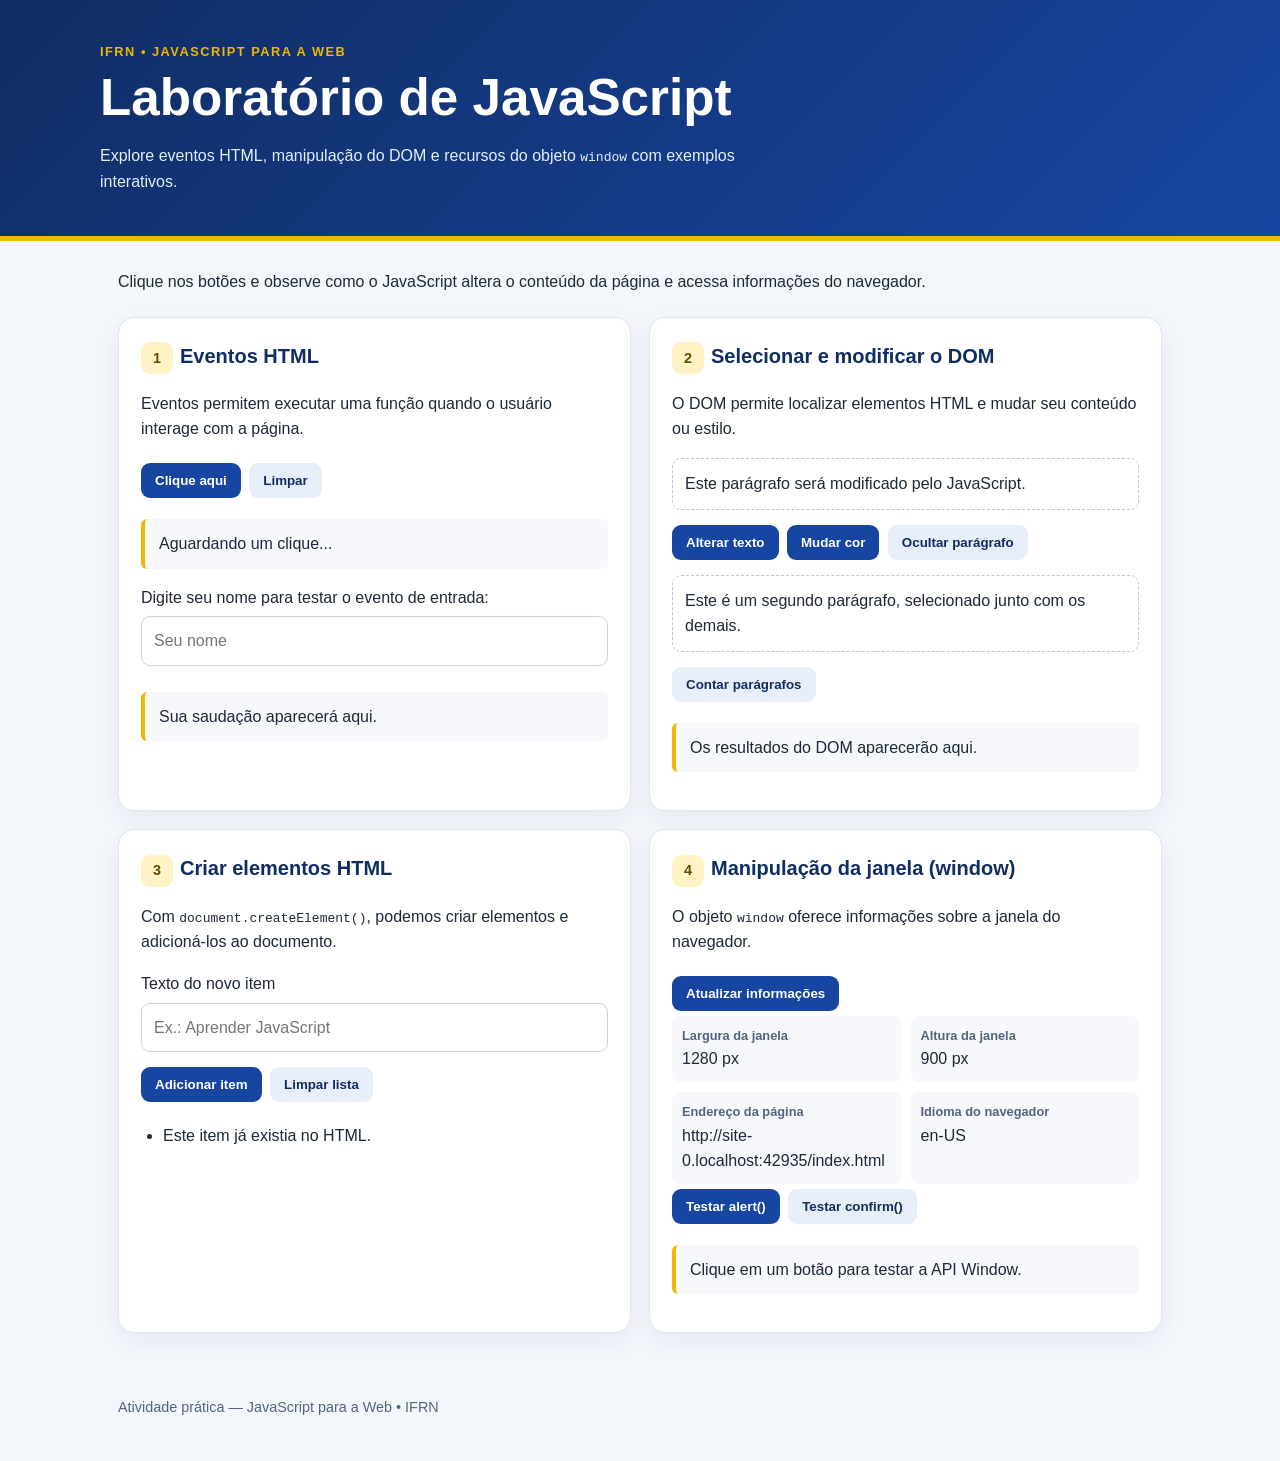
==== index.html @ 80a947e7 "Add files via upload" ====
<!DOCTYPE html>
<html lang="pt-BR">

<head>
  <meta charset="UTF-8">
  <meta name="viewport" content="width=device-width, initial-scale=1.0">
  <title>Laboratório JavaScript | IFRN</title>
  <link rel="stylesheet" href="style.css">
</head>

<body>
  <header>
    <div class="cabecalho">
      <div class="etiqueta">IFRN • JavaScript para a Web</div>
      <h1>Laboratório de JavaScript</h1>
      <p>Explore eventos HTML, manipulação do DOM e recursos do objeto <code>window</code> com exemplos interativos.</p>
    </div>
  </header>

  <main>
    <p class="intro">Clique nos botões e observe como o JavaScript altera o conteúdo da página e acessa informações do
      navegador.</p>
    <div class="grade">
      <section class="card">
        <h2><span class="numero">1</span>Eventos HTML</h2>
        <p>Eventos permitem executar uma função quando o usuário interage com a página.</p>
        <button id="botaoClique">Clique aqui</button>
        <button id="botaoLimparEvento" class="secundario">Limpar</button>
        <p id="resultadoEvento" class="resultado" aria-live="polite">Aguardando um clique...</p>
        <label for="campoNome">Digite seu nome para testar o evento de entrada:</label>
        <input id="campoNome" type="text" placeholder="Seu nome">
        <p id="saudacao" class="resultado" aria-live="polite">Sua saudação aparecerá aqui.</p>
      </section>

      <section class="card">
        <h2><span class="numero">2</span>Selecionar e modificar o DOM</h2>
        <p>O DOM permite localizar elementos HTML e mudar seu conteúdo ou estilo.</p>
        <p id="paragrafoDemo" class="amostra">Este parágrafo será modificado pelo JavaScript.</p>
        <button id="botaoTexto">Alterar texto</button>
        <button id="botaoCor">Mudar cor</button>
        <button id="botaoVisibilidade" class="secundario">Ocultar parágrafo</button>
        <p id="paragrafoExtra" class="amostra">Este é um segundo parágrafo, selecionado junto com os demais.</p>
        <button id="botaoContar" class="secundario">Contar parágrafos</button>
        <p id="resultadoDom" class="resultado" aria-live="polite">Os resultados do DOM aparecerão aqui.</p>
      </section>

      <section class="card">
        <h2><span class="numero">3</span>Criar elementos HTML</h2>
        <p>Com <code>document.createElement()</code>, podemos criar elementos e adicioná-los ao documento.</p>
        <label for="campoItem">Texto do novo item</label>
        <input id="campoItem" type="text" placeholder="Ex.: Aprender JavaScript">
        <button id="botaoAdicionar">Adicionar item</button>
        <button id="botaoLimparLista" class="secundario">Limpar lista</button>
        <ul id="listaItens" class="lista-criada">
          <li>Este item já existia no HTML.</li>
        </ul>
      </section>

      <section class="card">
        <h2><span class="numero">4</span>Manipulação da janela (window)</h2>
        <p>O objeto <code>window</code> oferece informações sobre a janela do navegador.</p>
        <button id="botaoInformacoes">Atualizar informações</button>
        <div class="painel-janela" aria-live="polite">
          <div><strong>Largura da janela</strong><span id="largura">—</span></div>
          <div><strong>Altura da janela</strong><span id="altura">—</span></div>
          <div><strong>Endereço da página</strong><span id="endereco">—</span></div>
          <div><strong>Idioma do navegador</strong><span id="idioma">—</span></div>
        </div>
        <button id="botaoAlerta">Testar alert()</button>
        <button id="botaoConfirmar" class="secundario">Testar confirm()</button>
        <p id="resultadoJanela" class="resultado" aria-live="polite">Clique em um botão para testar a API Window.</p>
      </section>
    </div>
  </main>

  <footer>
    <p>Atividade prática — JavaScript para a Web • IFRN</p>
  </footer>

  <script src="script.js"></script>
</body>

</html>
---- style.css ----
:root {
        --azul: #1746a2;
        --azul-escuro: #102d63;
        --dourado: #f2b705;
        --fundo: #f3f6fb;
        --texto: #1d2939;
    }

    * {
        box-sizing: border-box;
    }

    body {
        margin: 0;
        font-family: Arial, Helvetica, sans-serif;
        background: var(--fundo);
        color: var(--texto);
        line-height: 1.6;
    }

    header {
        background: linear-gradient(135deg, var(--azul-escuro), var(--azul));
        color: white;
        padding: 42px 20px;
        border-bottom: 5px solid var(--dourado);
    }

    .cabecalho,
    main,
    footer {
        max-width: 1080px;
        margin: auto;
    }

    .etiqueta {
        color: var(--dourado);
        font-weight: bold;
        text-transform: uppercase;
        letter-spacing: 1.5px;
        font-size: .8rem;
    }

    h1 {
        margin: 8px 0;
        font-size: clamp(2rem, 5vw, 3.2rem);
        line-height: 1.1;
    }

    header p {
        max-width: 700px;
        margin-bottom: 0;
        color: #e6edff;
    }

    main {
        padding: 28px 18px 48px;
    }

    .intro {
        margin: 0 0 22px;
    }

    .grade {
        display: grid;
        grid-template-columns: repeat(2, minmax(0, 1fr));
        gap: 18px;
    }

    .card {
        background: white;
        padding: 22px;
        border-radius: 16px;
        border: 1px solid #dfe6f0;
        box-shadow: 0 8px 24px rgba(16, 45, 99, .06);
    }

    .card h2 {
        margin-top: 0;
        color: var(--azul-escuro);
        font-size: 1.25rem;
    }

    .numero {
        display: inline-grid;
        place-items: center;
        width: 32px;
        height: 32px;
        margin-right: 7px;
        background: #fff2c5;
        color: #654800;
        border-radius: 9px;
        font-size: .9rem;
    }

    button {
        background: var(--azul);
        color: white;
        border: 0;
        border-radius: 9px;
        padding: 10px 14px;
        font-weight: bold;
        cursor: pointer;
        margin: 5px 4px 5px 0;
        transition: transform .15s, background .15s;
    }

    button:hover {
        background: var(--azul-escuro);
        transform: translateY(-1px);
    }

    button.secundario {
        background: #e8eef9;
        color: var(--azul-escuro);
    }

    input,
    select {
        width: 100%;
        max-width: 100%;
        padding: 11px 12px;
        border: 1px solid #cbd5e1;
        border-radius: 9px;
        font: inherit;
        margin: 6px 0 10px;
    }

    .resultado {
        background: #f6f8fc;
        border-left: 4px solid var(--dourado);
        padding: 12px 14px;
        border-radius: 6px;
        min-height: 48px;
        overflow-wrap: anywhere;
    }

    .amostra {
        padding: 12px;
        border: 1px dashed #b8c6dc;
        border-radius: 9px;
        margin: 10px 0;
    }

    .lista-criada {
        padding-left: 22px;
    }

    .lista-criada li {
        margin: 4px 0;
    }

    .destaque {
        background: #fff2c5;
        padding: 3px 6px;
        border-radius: 4px;
    }

    .painel-janela {
        display: grid;
        grid-template-columns: repeat(2, minmax(0, 1fr));
        gap: 10px;
    }

    .painel-janela div {
        background: #f6f8fc;
        padding: 10px;
        border-radius: 8px;
    }

    .painel-janela strong {
        display: block;
        font-size: .8rem;
        color: #53647d;
    }

    footer {
        padding: 0 18px 28px;
        color: #53647d;
        font-size: .9rem;
    }

    @media (max-width: 700px) {

        .grade,
        .painel-janela {
            grid-template-columns: 1fr;
        }

        header {
            padding: 32px 18px;
        }

        .card {
            padding: 18px;
        }
    }
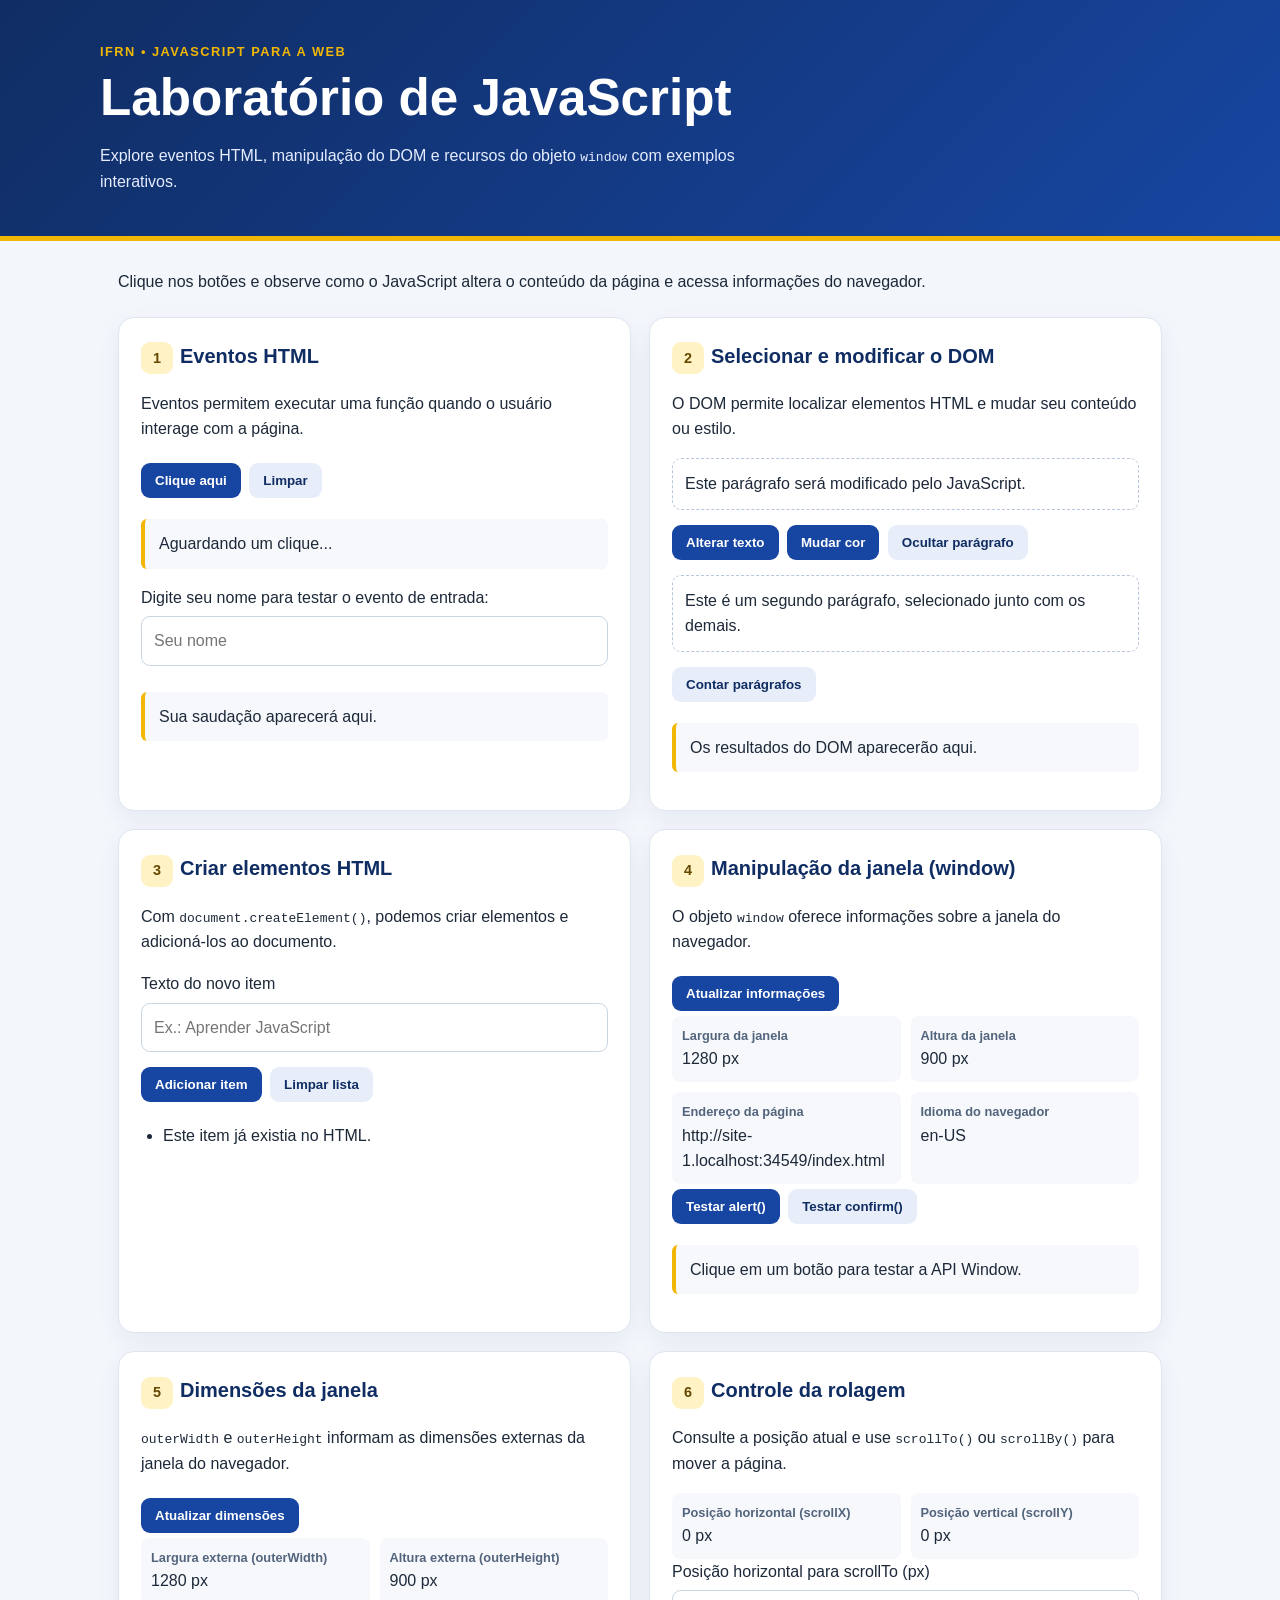
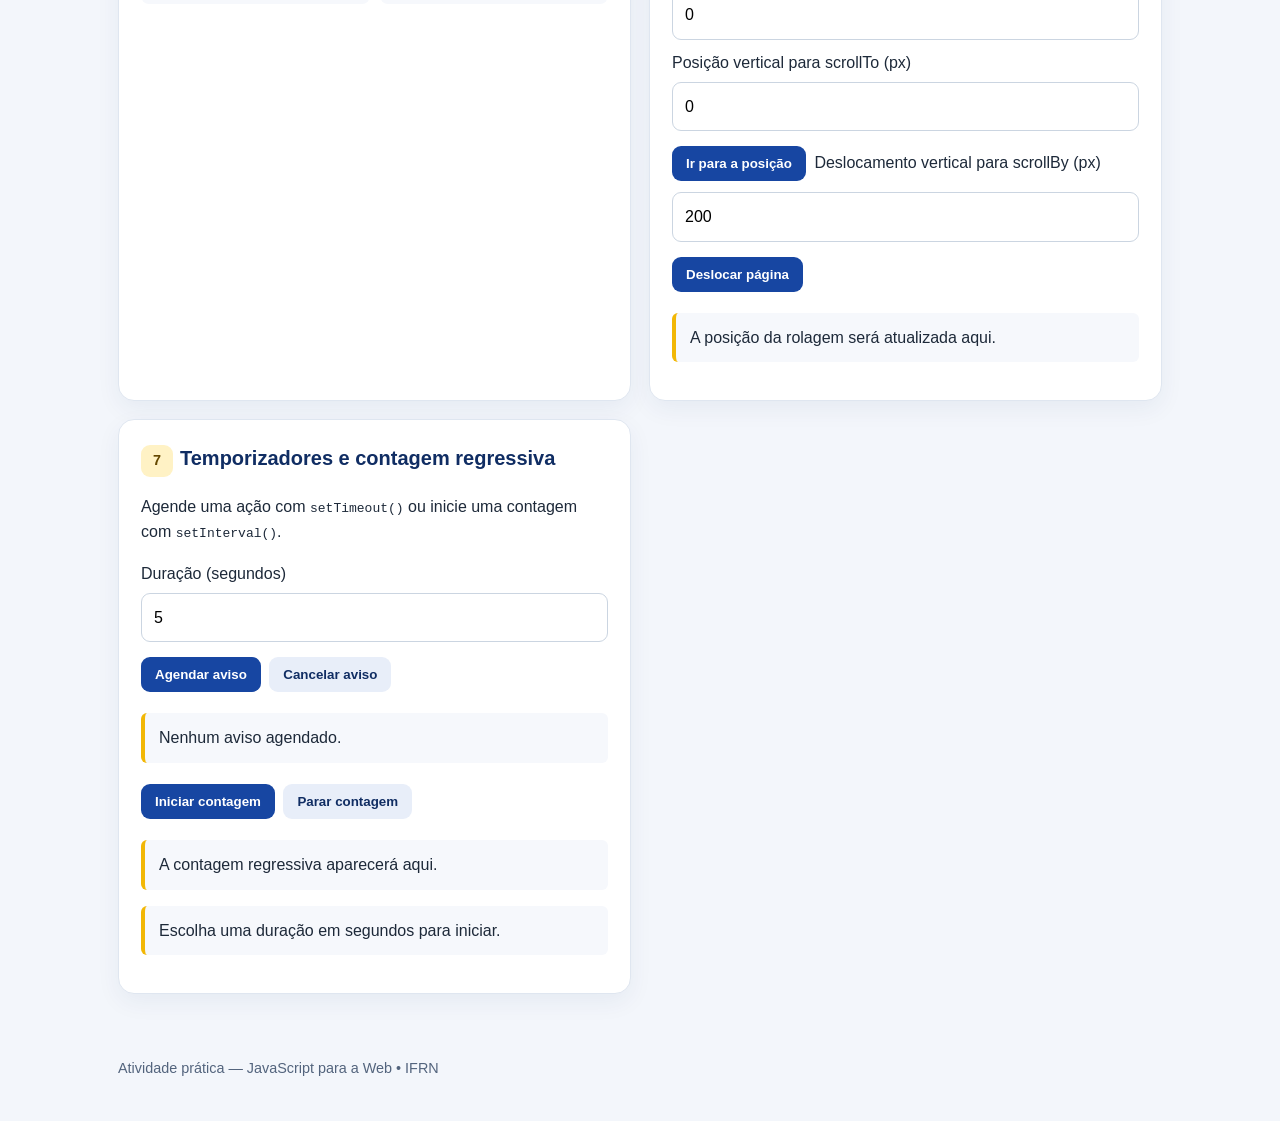
==== commit f437ad78: "Add window dimensions scrolling and timers Co-authored-by: Copilot <223556219+Copilot@users.noreply." ====
--- a/index.html
+++ b/index.html
@@ -70,6 +70,48 @@
         <button id="botaoConfirmar" class="secundario">Testar confirm()</button>
         <p id="resultadoJanela" class="resultado" aria-live="polite">Clique em um botão para testar a API Window.</p>
       </section>
+
+      <section class="card">
+        <h2><span class="numero">5</span>Dimensões da janela</h2>
+        <p><code>outerWidth</code> e <code>outerHeight</code> informam as dimensões externas da janela do navegador.</p>
+        <button id="botaoDimensoes">Atualizar dimensões</button>
+        <div class="painel-janela" aria-live="polite">
+          <div><strong>Largura externa (outerWidth)</strong><span id="larguraExterna">—</span></div>
+          <div><strong>Altura externa (outerHeight)</strong><span id="alturaExterna">—</span></div>
+        </div>
+      </section>
+
+      <section class="card">
+        <h2><span class="numero">6</span>Controle da rolagem</h2>
+        <p>Consulte a posição atual e use <code>scrollTo()</code> ou <code>scrollBy()</code> para mover a página.</p>
+        <div class="painel-janela" aria-live="polite">
+          <div><strong>Posição horizontal (scrollX)</strong><span id="posicaoX">0 px</span></div>
+          <div><strong>Posição vertical (scrollY)</strong><span id="posicaoY">0 px</span></div>
+        </div>
+        <label for="destinoX">Posição horizontal para scrollTo (px)</label>
+        <input id="destinoX" type="number" step="1" value="0">
+        <label for="destinoY">Posição vertical para scrollTo (px)</label>
+        <input id="destinoY" type="number" step="1" value="0">
+        <button id="botaoScrollTo">Ir para a posição</button>
+        <label for="deslocamentoY">Deslocamento vertical para scrollBy (px)</label>
+        <input id="deslocamentoY" type="number" step="1" value="200">
+        <button id="botaoScrollBy">Deslocar página</button>
+        <p id="resultadoRolagem" class="resultado" aria-live="polite">A posição da rolagem será atualizada aqui.</p>
+      </section>
+
+      <section class="card">
+        <h2><span class="numero">7</span>Temporizadores e contagem regressiva</h2>
+        <p>Agende uma ação com <code>setTimeout()</code> ou inicie uma contagem com <code>setInterval()</code>.</p>
+        <label for="duracaoTemporizador">Duração (segundos)</label>
+        <input id="duracaoTemporizador" type="number" min="1" step="1" value="5">
+        <button id="botaoAgendar">Agendar aviso</button>
+        <button id="botaoCancelarAviso" class="secundario" disabled>Cancelar aviso</button>
+        <p id="resultadoAviso" class="resultado" aria-live="polite">Nenhum aviso agendado.</p>
+        <button id="botaoIniciarContagem">Iniciar contagem</button>
+        <button id="botaoPararContagem" class="secundario" disabled>Parar contagem</button>
+        <p id="resultadoContagem" class="resultado" aria-live="polite">A contagem regressiva aparecerá aqui.</p>
+        <p id="resultadoTemporizador" class="resultado" aria-live="polite">Escolha uma duração em segundos para iniciar.</p>
+      </section>
     </div>
   </main>
 
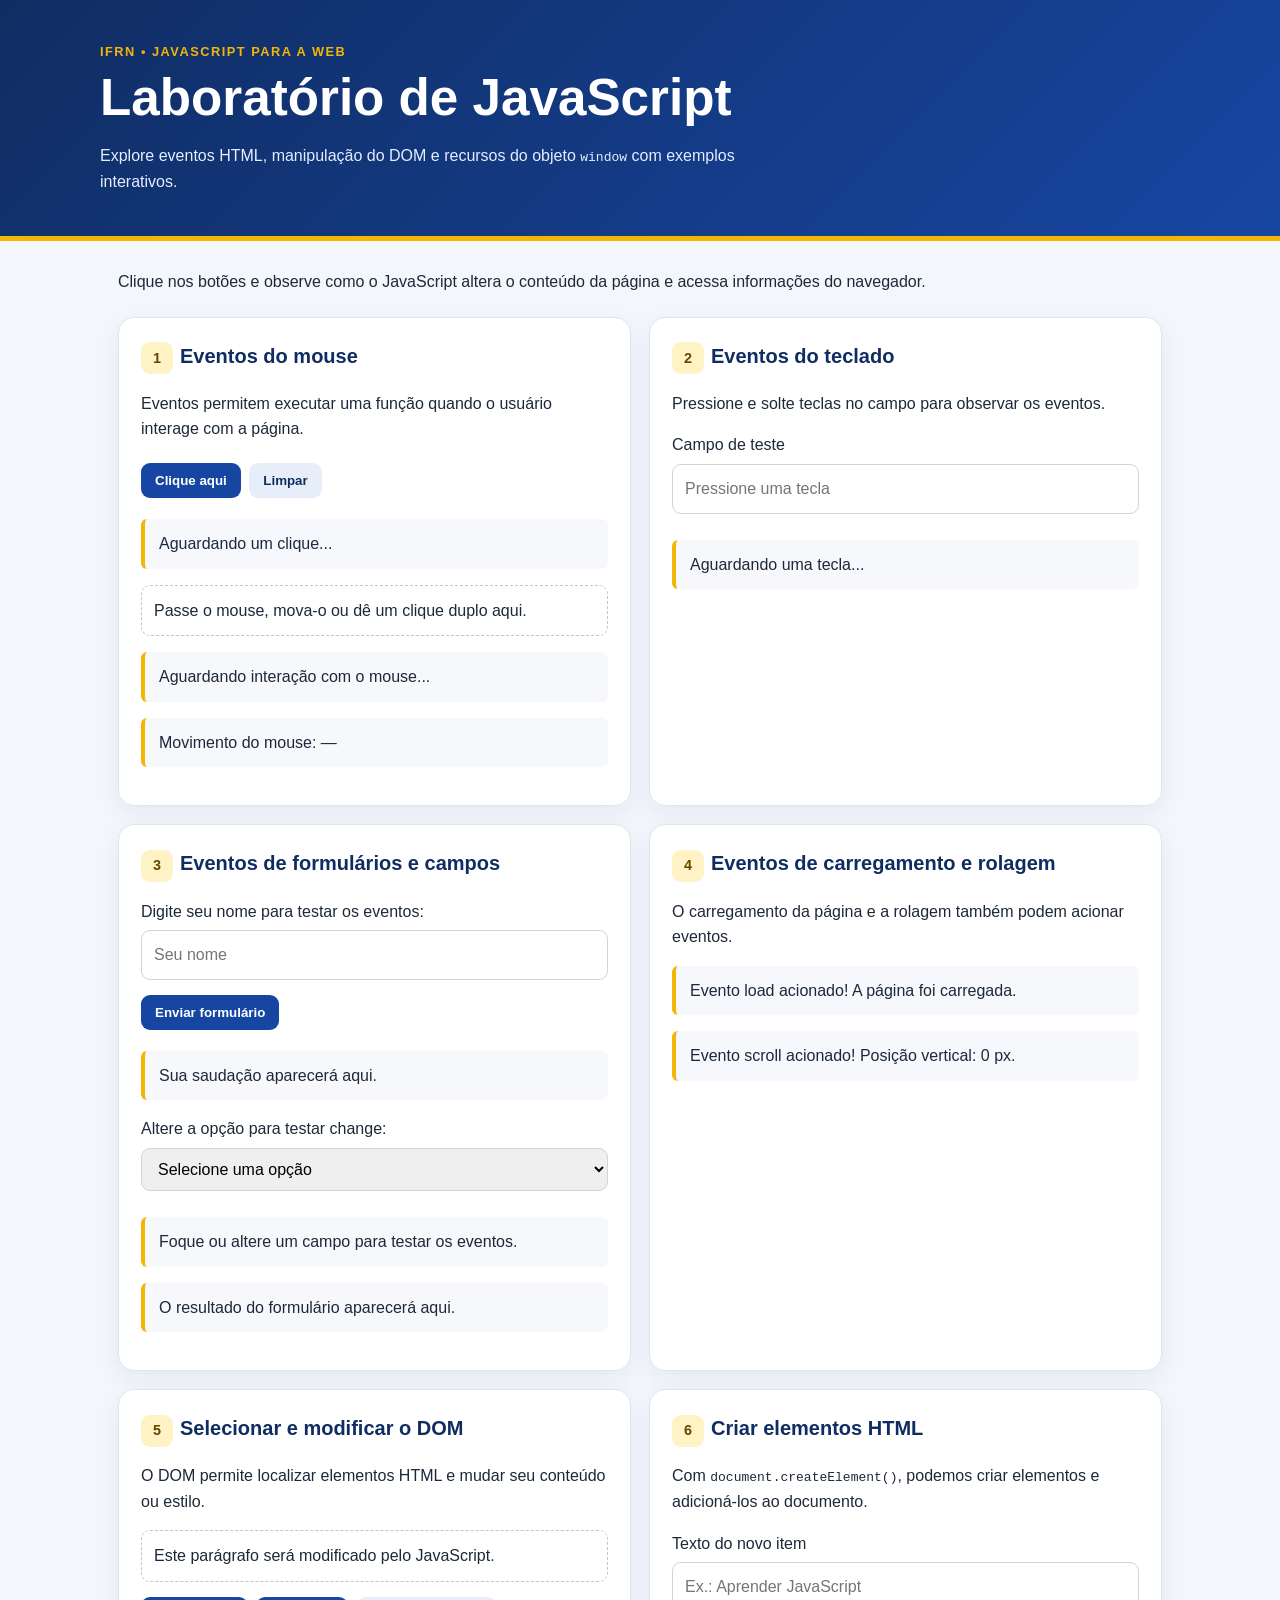
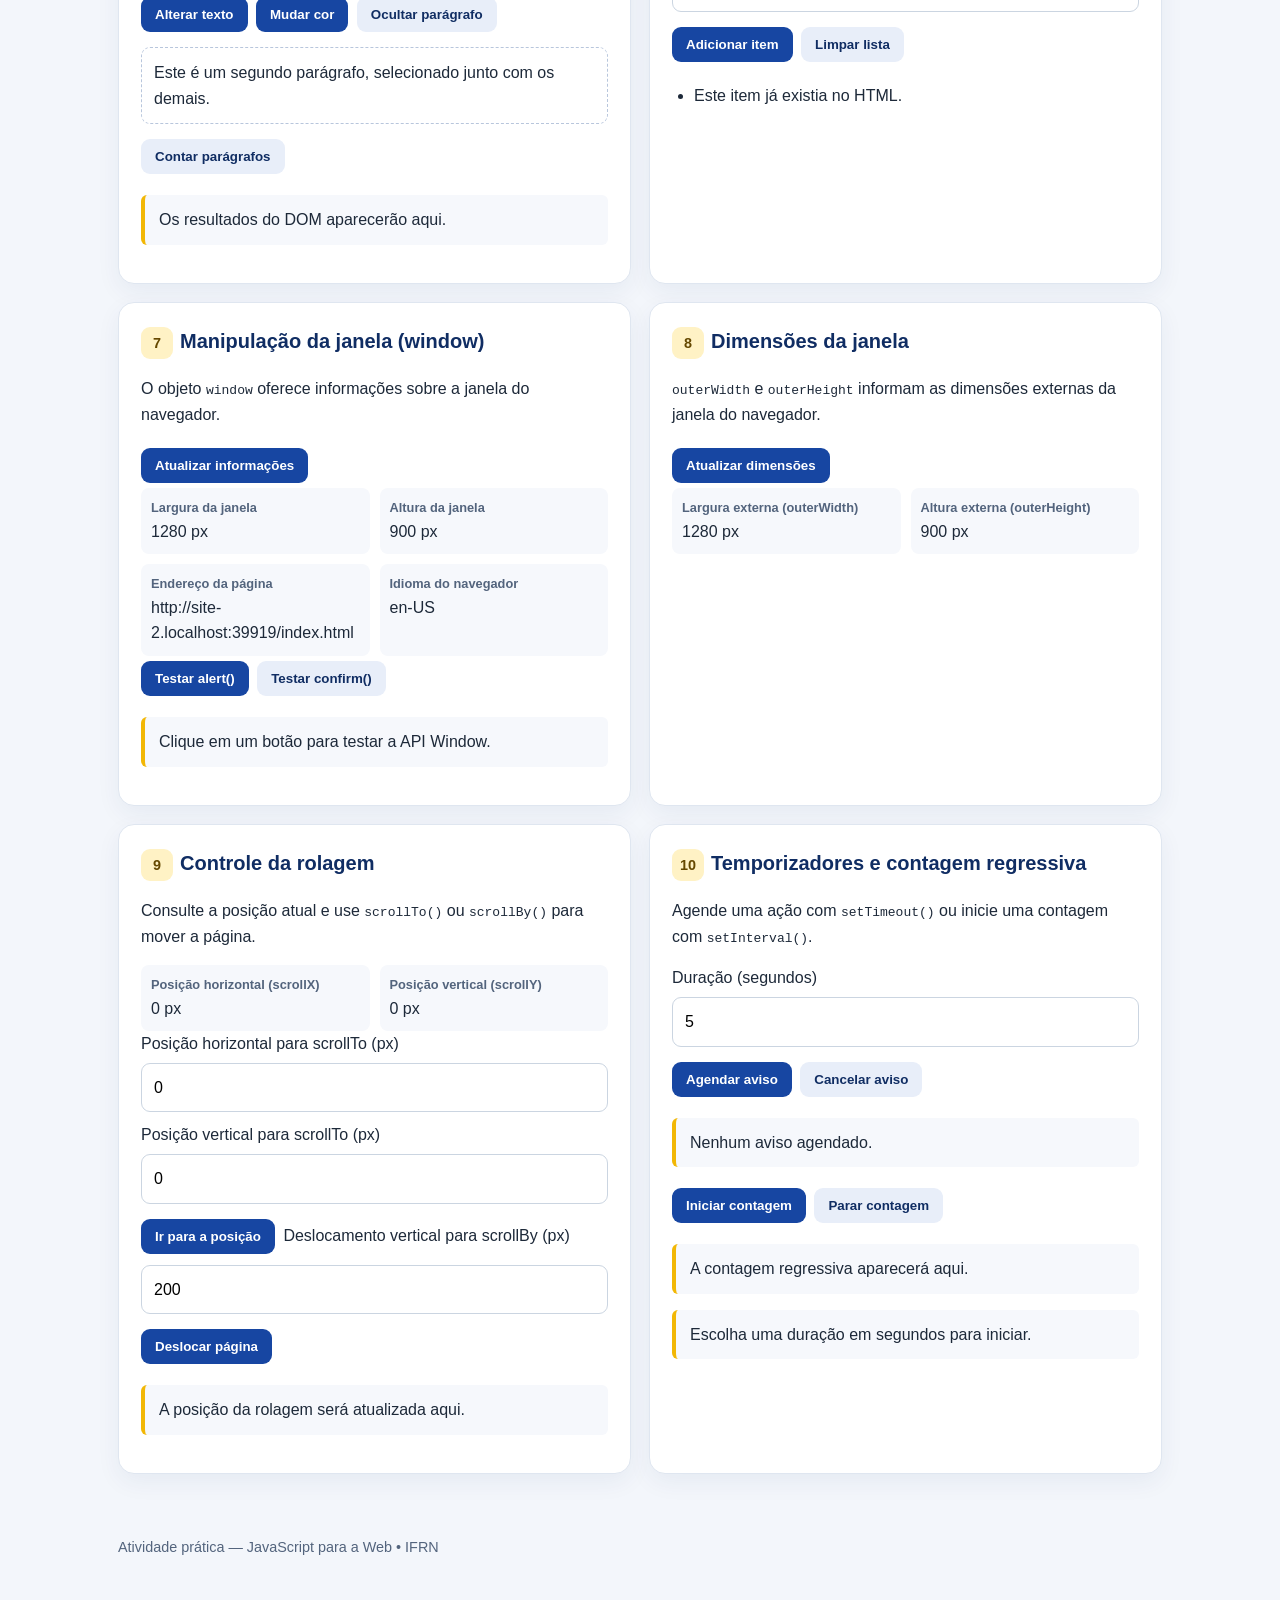
==== commit 4e2bfd30: "Atualizado README e script.js para detalhar eventos do mouse, teclado, formulários e carregamento" ====
--- a/index.html
+++ b/index.html
@@ -22,18 +22,51 @@
       navegador.</p>
     <div class="grade">
       <section class="card">
-        <h2><span class="numero">1</span>Eventos HTML</h2>
+        <h2><span class="numero">1</span>Eventos do mouse</h2>
         <p>Eventos permitem executar uma função quando o usuário interage com a página.</p>
         <button id="botaoClique">Clique aqui</button>
         <button id="botaoLimparEvento" class="secundario">Limpar</button>
         <p id="resultadoEvento" class="resultado" aria-live="polite">Aguardando um clique...</p>
-        <label for="campoNome">Digite seu nome para testar o evento de entrada:</label>
-        <input id="campoNome" type="text" placeholder="Seu nome">
-        <p id="saudacao" class="resultado" aria-live="polite">Sua saudação aparecerá aqui.</p>
+        <p id="areaMouse" class="amostra">Passe o mouse, mova-o ou dê um clique duplo aqui.</p>
+        <p id="resultadoMouse" class="resultado" aria-live="polite">Aguardando interação com o mouse...</p>
+        <p id="posicaoMouse" class="resultado" aria-live="off">Movimento do mouse: —</p>
       </section>
 
       <section class="card">
-        <h2><span class="numero">2</span>Selecionar e modificar o DOM</h2>
+        <h2><span class="numero">2</span>Eventos do teclado</h2>
+        <p>Pressione e solte teclas no campo para observar os eventos.</p>
+        <label for="campoTeclado">Campo de teste</label>
+        <input id="campoTeclado" type="text" placeholder="Pressione uma tecla">
+        <p id="resultadoTeclado" class="resultado" aria-live="polite">Aguardando uma tecla...</p>
+      </section>
+
+      <section class="card">
+        <h2><span class="numero">3</span>Eventos de formulários e campos</h2>
+        <form id="formularioEventos">
+          <label for="campoNome">Digite seu nome para testar os eventos:</label>
+          <input id="campoNome" type="text" placeholder="Seu nome">
+          <button type="submit">Enviar formulário</button>
+          <p id="saudacao" class="resultado" aria-live="polite">Sua saudação aparecerá aqui.</p>
+        </form>
+        <label for="opcaoEvento">Altere a opção para testar change:</label>
+        <select id="opcaoEvento">
+          <option value="">Selecione uma opção</option>
+          <option value="Primeira opção">Primeira opção</option>
+          <option value="Segunda opção">Segunda opção</option>
+        </select>
+        <p id="resultadoCampo" class="resultado" aria-live="polite">Foque ou altere um campo para testar os eventos.</p>
+        <p id="resultadoFormulario" class="resultado" aria-live="polite">O resultado do formulário aparecerá aqui.</p>
+      </section>
+
+      <section class="card">
+        <h2><span class="numero">4</span>Eventos de carregamento e rolagem</h2>
+        <p>O carregamento da página e a rolagem também podem acionar eventos.</p>
+        <p id="resultadoLoad" class="resultado" aria-live="polite">Aguardando o carregamento da página...</p>
+        <p id="resultadoScroll" class="resultado" aria-live="off">Aguardando a rolagem da página...</p>
+      </section>
+
+      <section class="card">
+        <h2><span class="numero">5</span>Selecionar e modificar o DOM</h2>
         <p>O DOM permite localizar elementos HTML e mudar seu conteúdo ou estilo.</p>
         <p id="paragrafoDemo" class="amostra">Este parágrafo será modificado pelo JavaScript.</p>
         <button id="botaoTexto">Alterar texto</button>
@@ -45,7 +78,7 @@
       </section>
 
       <section class="card">
-        <h2><span class="numero">3</span>Criar elementos HTML</h2>
+        <h2><span class="numero">6</span>Criar elementos HTML</h2>
         <p>Com <code>document.createElement()</code>, podemos criar elementos e adicioná-los ao documento.</p>
         <label for="campoItem">Texto do novo item</label>
         <input id="campoItem" type="text" placeholder="Ex.: Aprender JavaScript">
@@ -57,7 +90,7 @@
       </section>
 
       <section class="card">
-        <h2><span class="numero">4</span>Manipulação da janela (window)</h2>
+        <h2><span class="numero">7</span>Manipulação da janela (window)</h2>
         <p>O objeto <code>window</code> oferece informações sobre a janela do navegador.</p>
         <button id="botaoInformacoes">Atualizar informações</button>
         <div class="painel-janela" aria-live="polite">
@@ -72,7 +105,7 @@
       </section>
 
       <section class="card">
-        <h2><span class="numero">5</span>Dimensões da janela</h2>
+        <h2><span class="numero">8</span>Dimensões da janela</h2>
         <p><code>outerWidth</code> e <code>outerHeight</code> informam as dimensões externas da janela do navegador.</p>
         <button id="botaoDimensoes">Atualizar dimensões</button>
         <div class="painel-janela" aria-live="polite">
@@ -82,7 +115,7 @@
       </section>
 
       <section class="card">
-        <h2><span class="numero">6</span>Controle da rolagem</h2>
+        <h2><span class="numero">9</span>Controle da rolagem</h2>
         <p>Consulte a posição atual e use <code>scrollTo()</code> ou <code>scrollBy()</code> para mover a página.</p>
         <div class="painel-janela" aria-live="polite">
           <div><strong>Posição horizontal (scrollX)</strong><span id="posicaoX">0 px</span></div>
@@ -100,7 +133,7 @@
       </section>
 
       <section class="card">
-        <h2><span class="numero">7</span>Temporizadores e contagem regressiva</h2>
+        <h2><span class="numero">10</span>Temporizadores e contagem regressiva</h2>
         <p>Agende uma ação com <code>setTimeout()</code> ou inicie uma contagem com <code>setInterval()</code>.</p>
         <label for="duracaoTemporizador">Duração (segundos)</label>
         <input id="duracaoTemporizador" type="number" min="1" step="1" value="5">
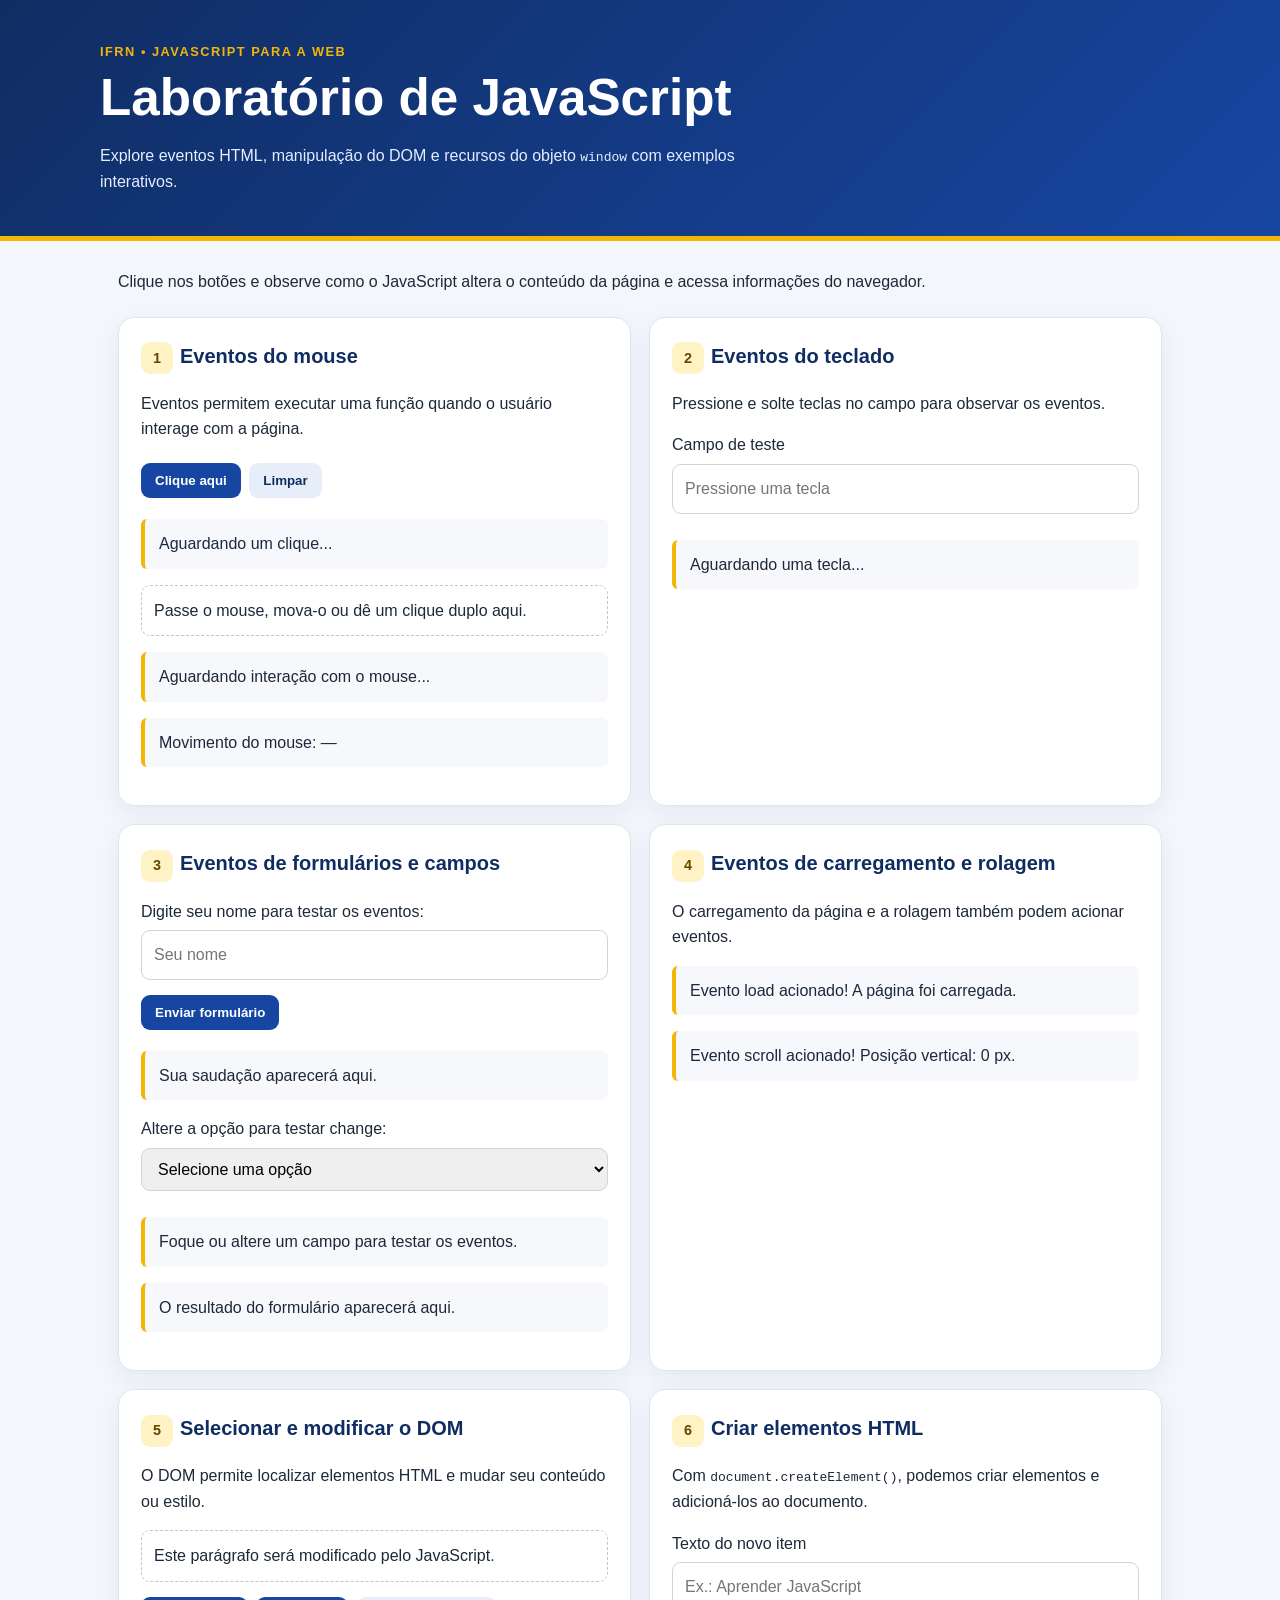
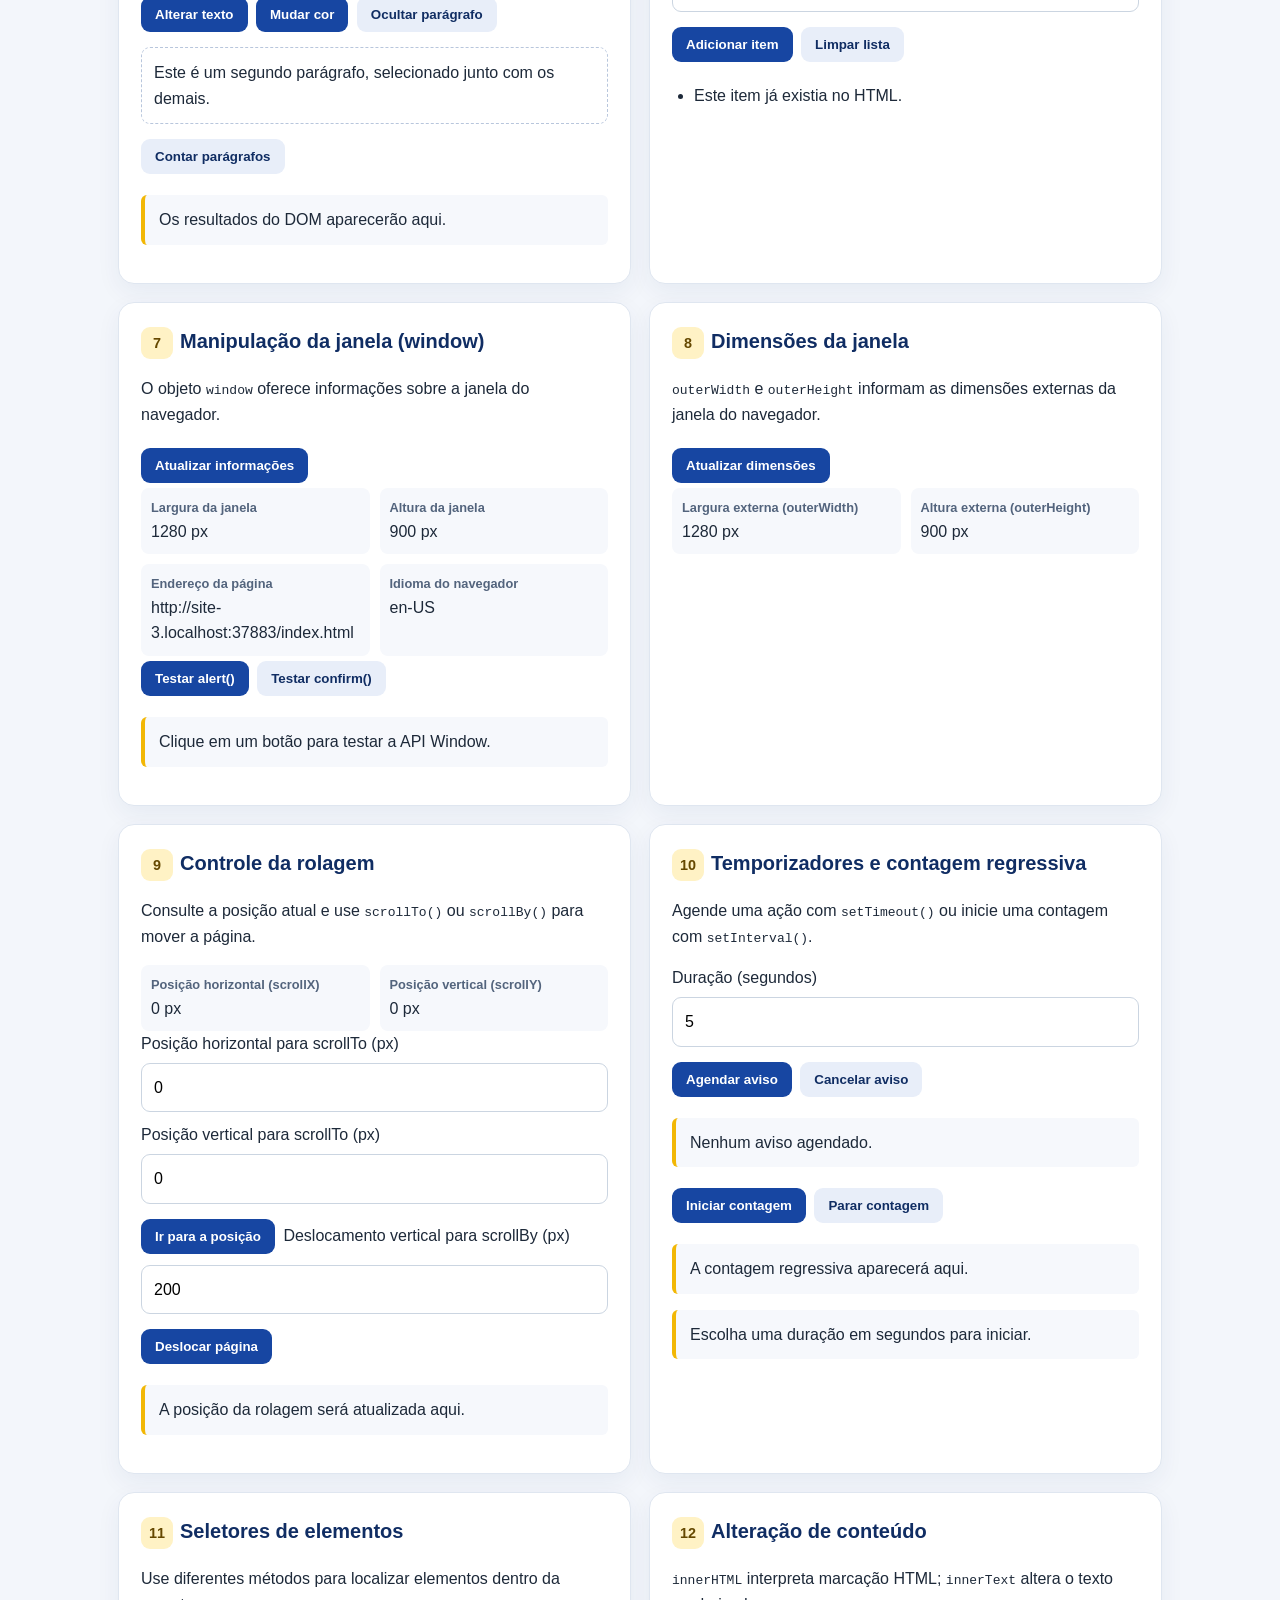
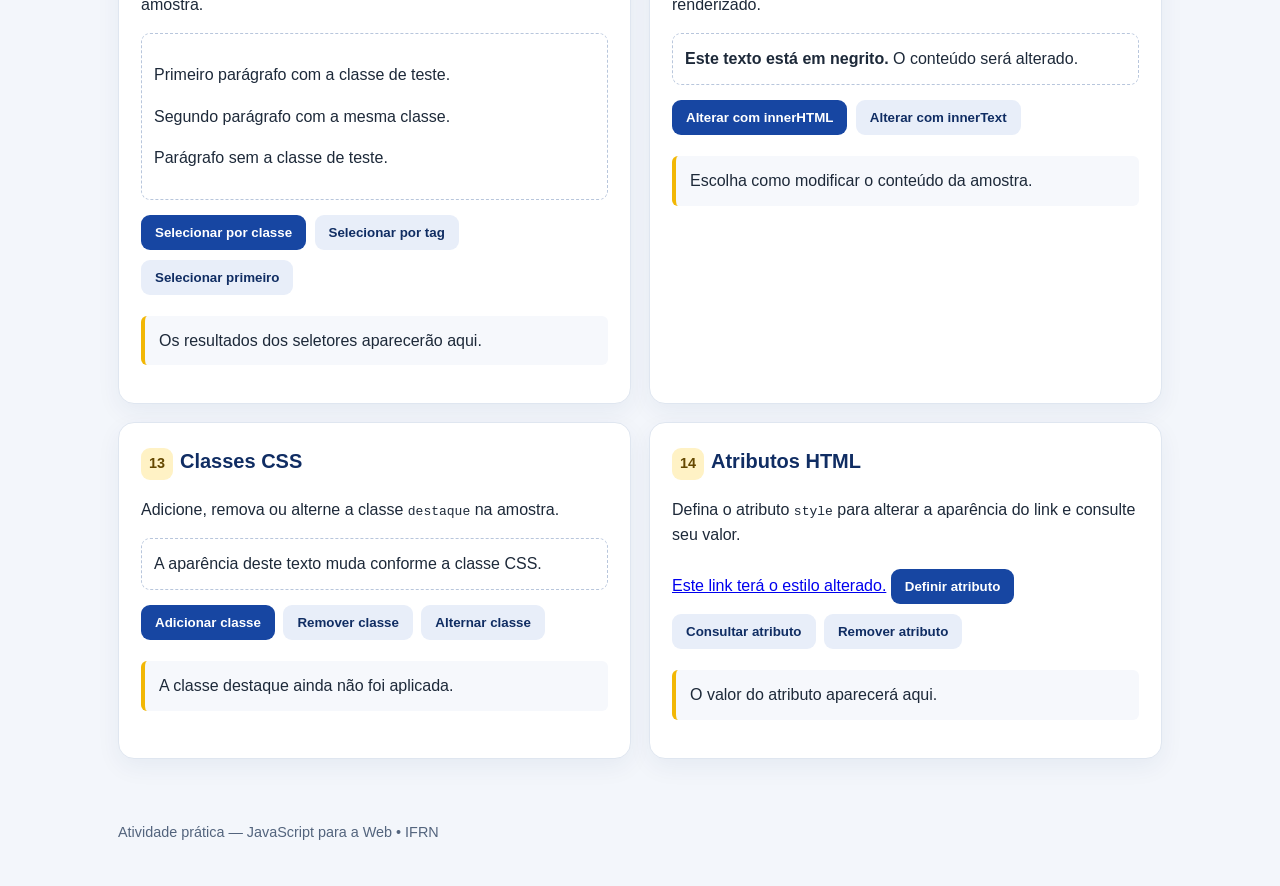
==== commit b7748455: "Inclui cards com recursos para Seleção e modificação do DOM" ====
--- a/index.html
+++ b/index.html
@@ -143,7 +143,52 @@
         <button id="botaoIniciarContagem">Iniciar contagem</button>
         <button id="botaoPararContagem" class="secundario" disabled>Parar contagem</button>
         <p id="resultadoContagem" class="resultado" aria-live="polite">A contagem regressiva aparecerá aqui.</p>
-        <p id="resultadoTemporizador" class="resultado" aria-live="polite">Escolha uma duração em segundos para iniciar.</p>
+        <p id="resultadoTemporizador" class="resultado" aria-live="polite">Escolha uma duração em segundos para iniciar.
+        </p>
+      </section>
+
+      <section class="card">
+        <h2><span class="numero">11</span>Seletores de elementos</h2>
+        <p>Use diferentes métodos para localizar elementos dentro da amostra.</p>
+        <div id="amostrasSeletores" class="amostra">
+          <p class="alvoClasse">Primeiro parágrafo com a classe de teste.</p>
+          <p class="alvoClasse">Segundo parágrafo com a mesma classe.</p>
+          <p>Parágrafo sem a classe de teste.</p>
+        </div>
+        <button id="botaoSelecionarClasse">Selecionar por classe</button>
+        <button id="botaoSelecionarTag" class="secundario">Selecionar por tag</button>
+        <button id="botaoSelecionarPrimeiro" class="secundario">Selecionar primeiro</button>
+        <p id="resultadoSeletores" class="resultado" aria-live="polite">Os resultados dos seletores aparecerão aqui.</p>
+      </section>
+
+      <section class="card">
+        <h2><span class="numero">12</span>Alteração de conteúdo</h2>
+        <p><code>innerHTML</code> interpreta marcação HTML; <code>innerText</code> altera o texto renderizado.</p>
+        <p id="amostraConteudo" class="amostra"><strong>Este texto está em negrito.</strong> O conteúdo será alterado.
+        </p>
+        <button id="botaoInnerHTML">Alterar com innerHTML</button>
+        <button id="botaoInnerText" class="secundario">Alterar com innerText</button>
+        <p id="resultadoConteudo" class="resultado" aria-live="polite">Escolha como modificar o conteúdo da amostra.</p>
+      </section>
+
+      <section class="card">
+        <h2><span class="numero">13</span>Classes CSS</h2>
+        <p>Adicione, remova ou alterne a classe <code>destaque</code> na amostra.</p>
+        <p id="amostraClasses" class="amostra">A aparência deste texto muda conforme a classe CSS.</p>
+        <button id="botaoAdicionarClasse">Adicionar classe</button>
+        <button id="botaoRemoverClasse" class="secundario">Remover classe</button>
+        <button id="botaoAlternarClasse" class="secundario">Alternar classe</button>
+        <p id="resultadoClasses" class="resultado" aria-live="polite">A classe destaque ainda não foi aplicada.</p>
+      </section>
+
+      <section id="atributos" class="card">
+        <h2><span class="numero">14</span>Atributos HTML</h2>
+        <p>Defina o atributo <code>style</code> para alterar a aparência do link e consulte seu valor.</p>
+        <a id="linkAtributo" href="#atributos">Este link terá o estilo alterado.</a>
+        <button id="botaoDefinirAtributo">Definir atributo</button>
+        <button id="botaoConsultarAtributo" class="secundario">Consultar atributo</button>
+        <button id="botaoRemoverAtributo" class="secundario">Remover atributo</button>
+        <p id="resultadoAtributo" class="resultado" aria-live="polite">O valor do atributo aparecerá aqui.</p>
       </section>
     </div>
   </main>
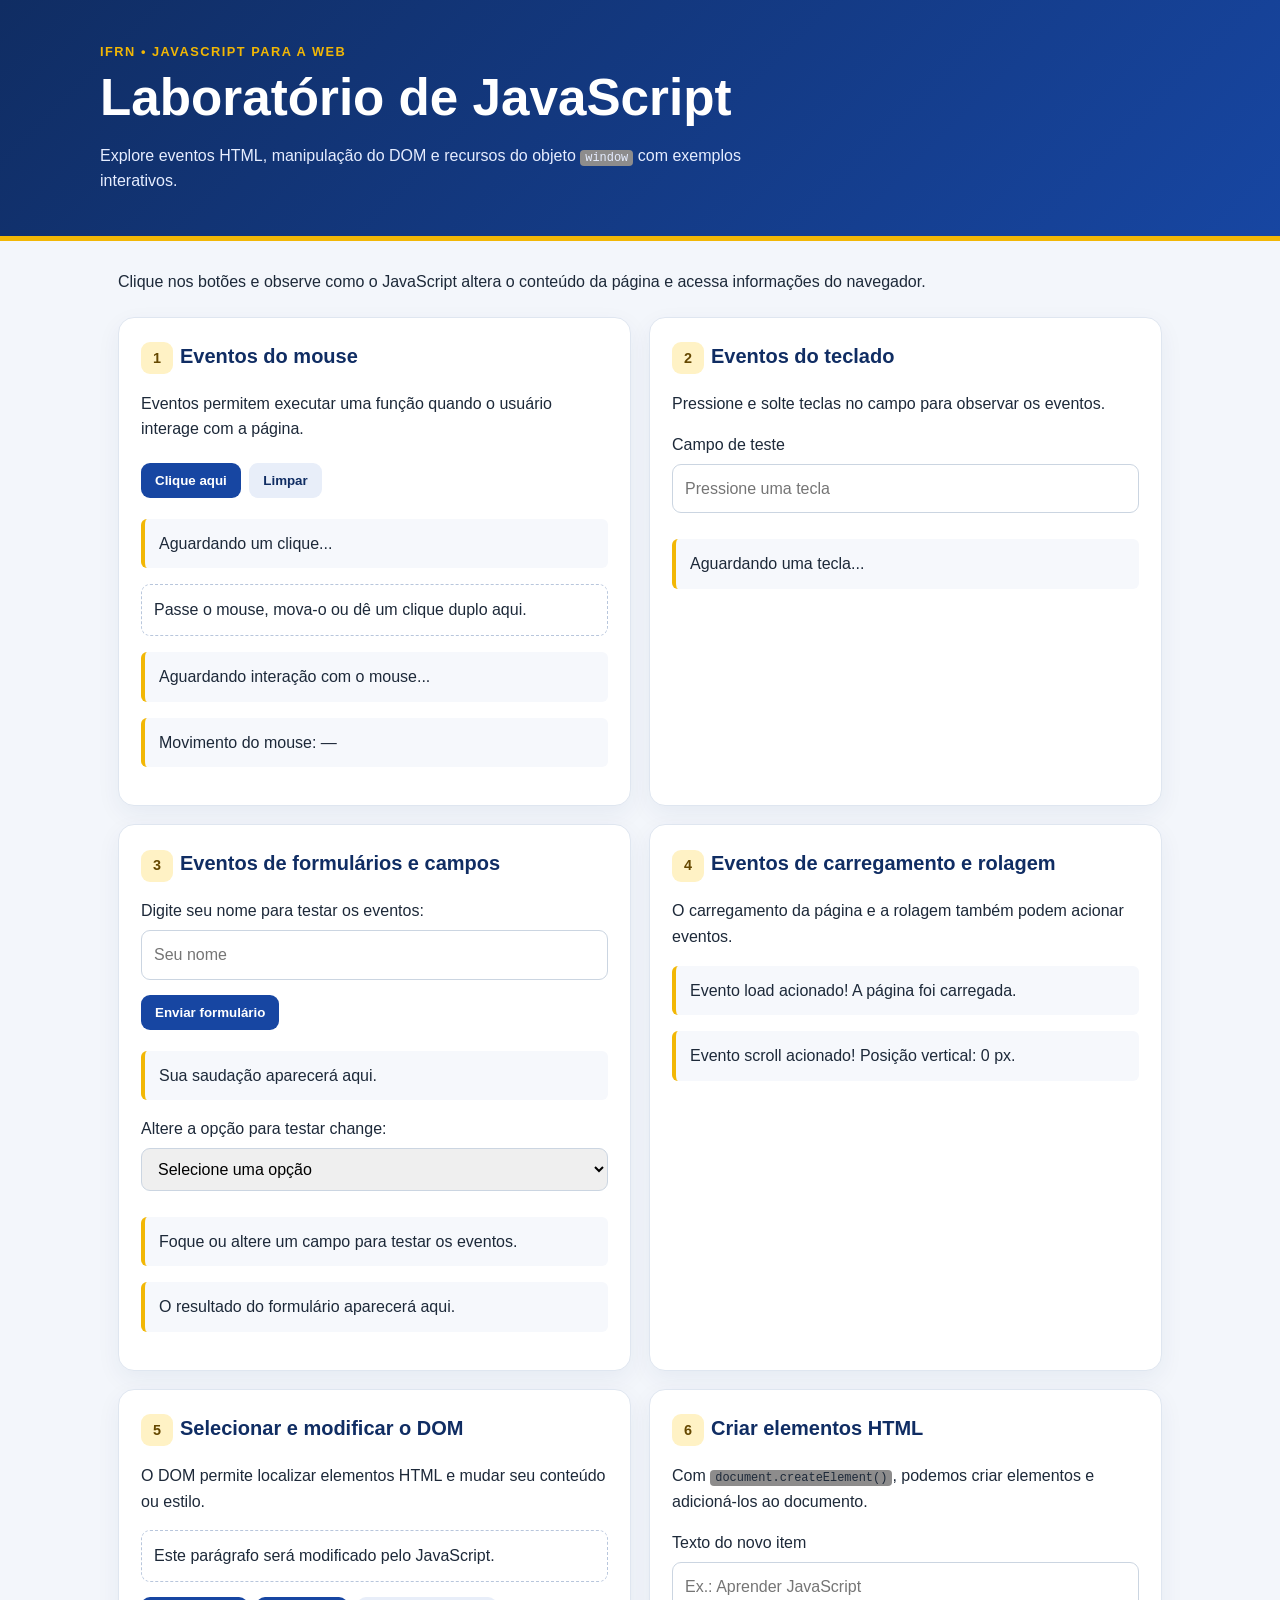
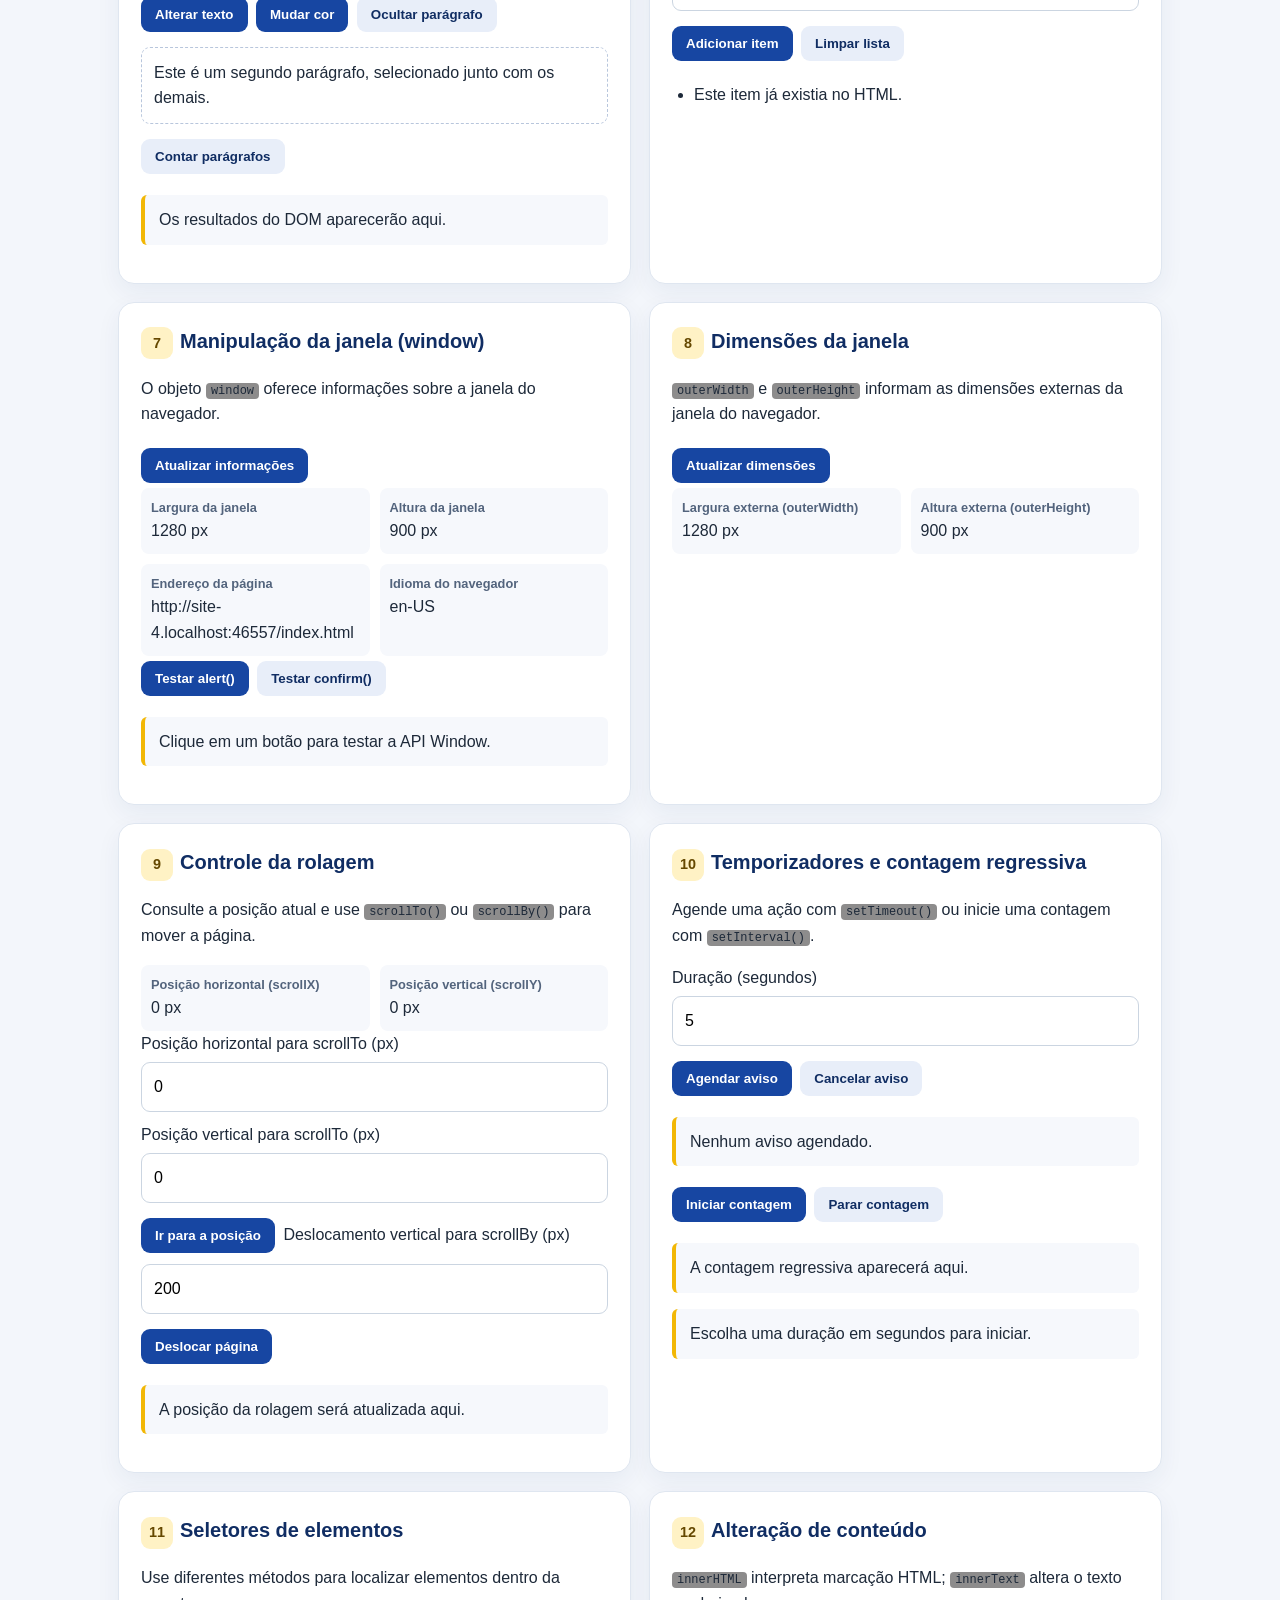
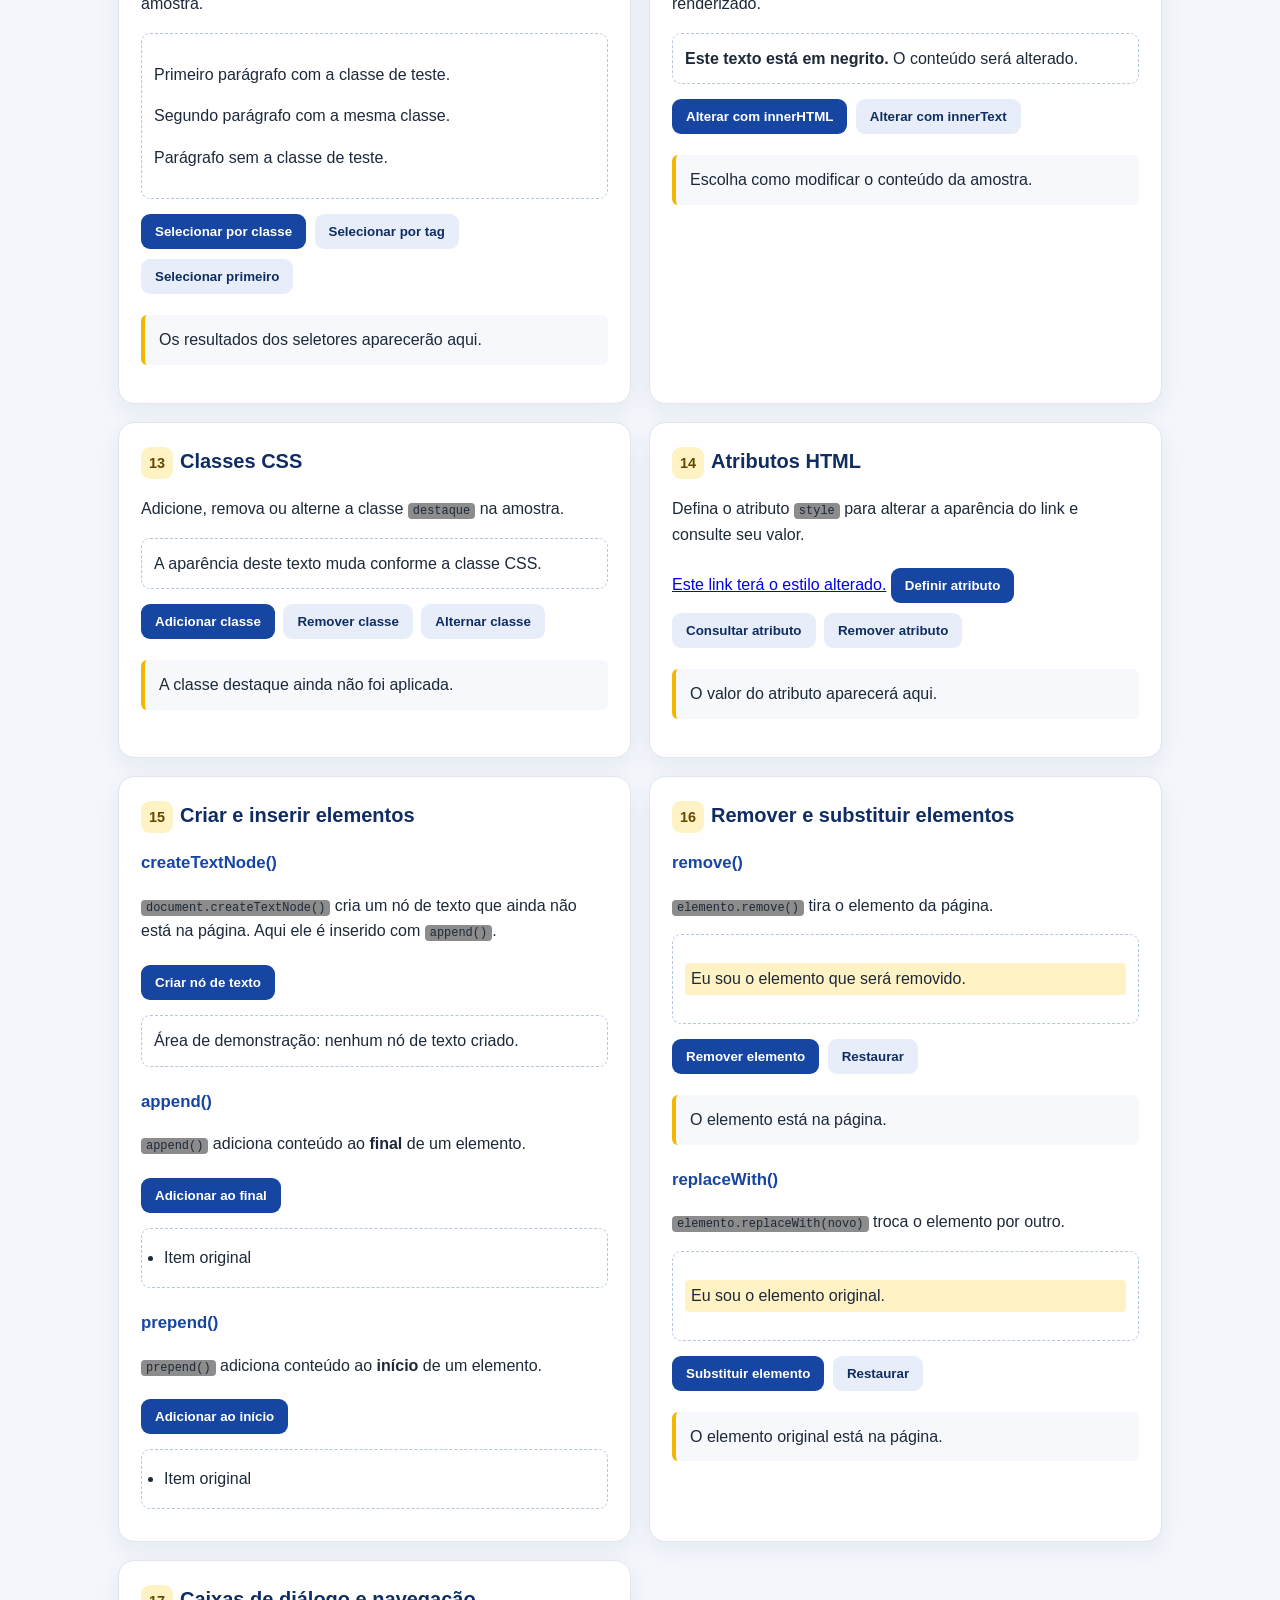
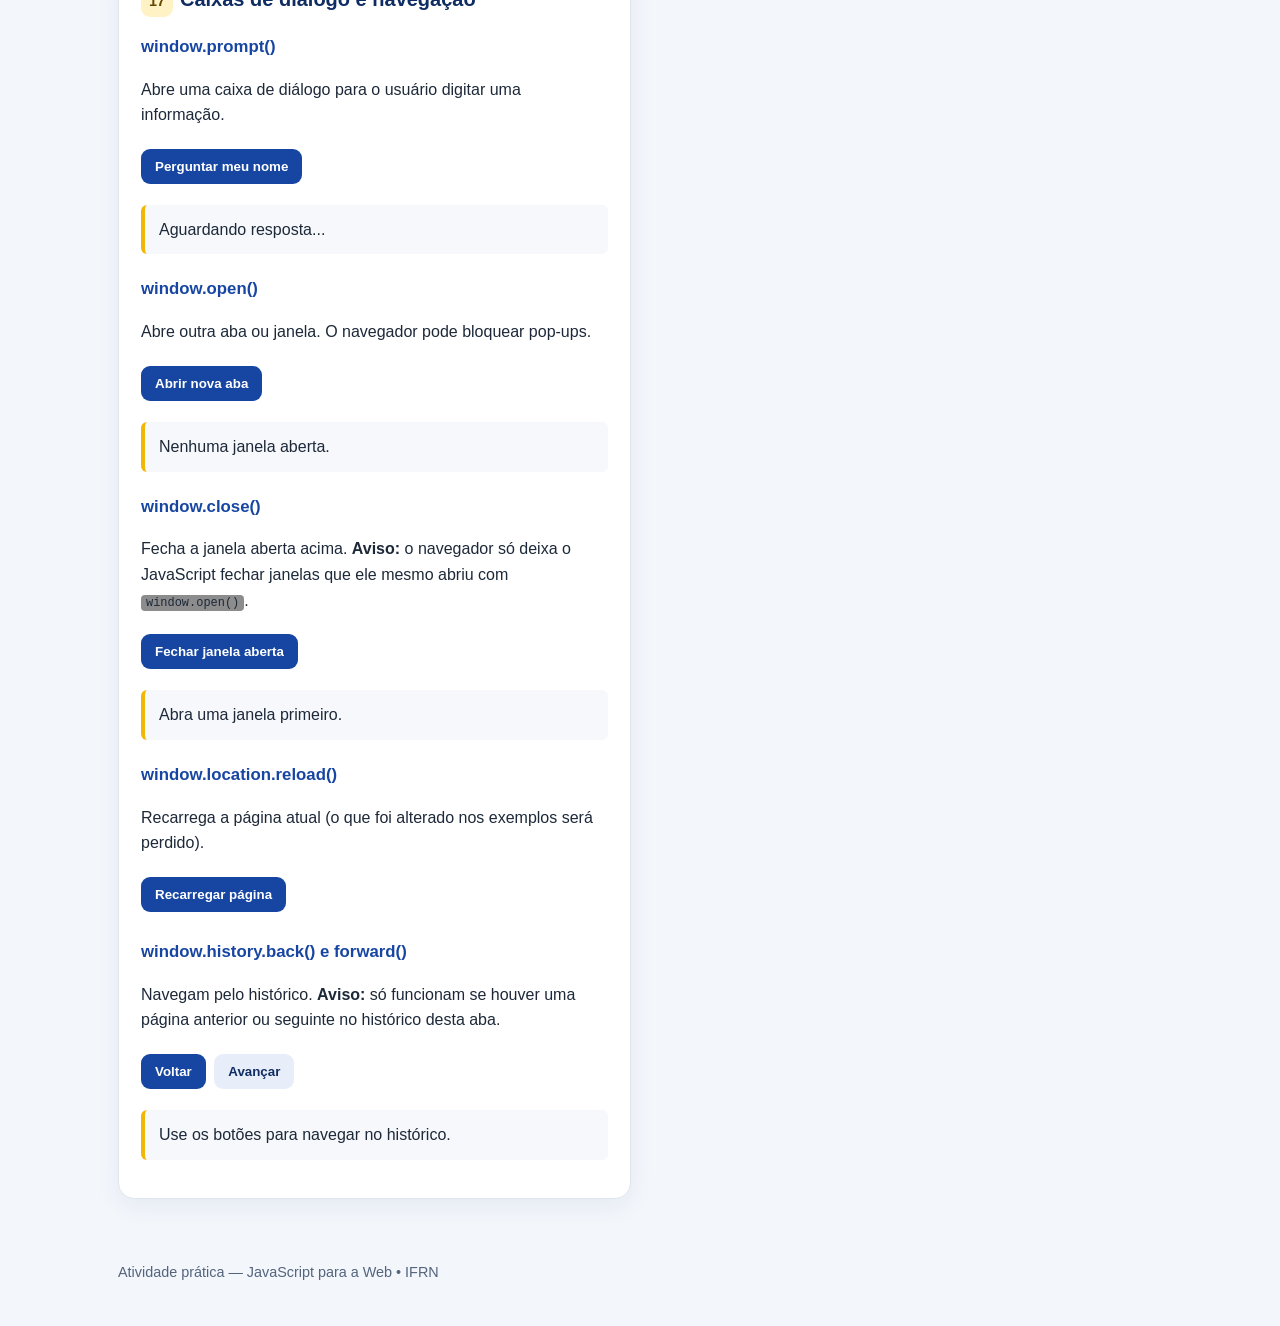
==== commit a6956c3b: "Projeto final" ====
--- a/index.html
+++ b/index.html
@@ -190,7 +190,84 @@
         <button id="botaoRemoverAtributo" class="secundario">Remover atributo</button>
         <p id="resultadoAtributo" class="resultado" aria-live="polite">O valor do atributo aparecerá aqui.</p>
       </section>
-    </div>
+
+      <section class="card" id="cardInserir">
+        <h2><span class="numero">15</span>Criar e inserir elementos</h2>
+
+        <h3>createTextNode()</h3>
+        <p><code>document.createTextNode()</code> cria um nó de texto que ainda não está na página. Aqui ele é inserido
+          com <code>append()</code>.</p>
+        <button id="botaoTextNode">Criar nó de texto</button>
+        <p id="areaTextNode" class="amostra">Área de demonstração: nenhum nó de texto criado.</p>
+
+        <h3>append()</h3>
+        <p><code>append()</code> adiciona conteúdo ao <strong>final</strong> de um elemento.</p>
+        <button id="botaoAppend">Adicionar ao final</button>
+        <ul id="listaAppend" class="lista-criada amostra">
+          <li>Item original</li>
+        </ul>
+
+        <h3>prepend()</h3>
+        <p><code>prepend()</code> adiciona conteúdo ao <strong>início</strong> de um elemento.</p>
+        <button id="botaoPrepend">Adicionar ao início</button>
+        <ul id="listaPrepend" class="lista-criada amostra">
+          <li>Item original</li>
+        </ul>
+      </section>
+
+      <section class="card" id="cardRemoverSubstituir">
+        <h2><span class="numero">16</span>Remover e substituir elementos</h2>
+
+        <h3>remove()</h3>
+        <p><code>elemento.remove()</code> tira o elemento da página.</p>
+        <div id="areaRemover" class="amostra">
+          <p id="elementoRemover" class="destaque">Eu sou o elemento que será removido.</p>
+        </div>
+        <button id="botaoRemover">Remover elemento</button>
+        <button id="botaoRestaurarRemover" class="secundario">Restaurar</button>
+        <p id="resultadoRemover" class="resultado" aria-live="polite">O elemento está na página.</p>
+
+        <h3>replaceWith()</h3>
+        <p><code>elemento.replaceWith(novo)</code> troca o elemento por outro.</p>
+        <div id="areaSubstituir" class="amostra">
+          <p id="elementoSubstituir" class="destaque">Eu sou o elemento original.</p>
+        </div>
+        <button id="botaoSubstituir">Substituir elemento</button>
+        <button id="botaoRestaurarSubstituir" class="secundario">Restaurar</button>
+        <p id="resultadoSubstituir" class="resultado" aria-live="polite">O elemento original está na página.</p>
+      </section>
+
+      <section class="card" id="cardNavegacao">
+        <h2><span class="numero">17</span>Caixas de diálogo e navegação</h2>
+
+        <h3>window.prompt()</h3>
+        <p>Abre uma caixa de diálogo para o usuário digitar uma informação.</p>
+        <button id="botaoPrompt">Perguntar meu nome</button>
+        <p id="resultadoPrompt" class="resultado" aria-live="polite">Aguardando resposta...</p>
+
+        <h3>window.open()</h3>
+        <p>Abre outra aba ou janela. O navegador pode bloquear pop-ups.</p>
+        <button id="botaoAbrirJanela">Abrir nova aba</button>
+        <p id="resultadoAbrir" class="resultado" aria-live="polite">Nenhuma janela aberta.</p>
+
+        <h3>window.close()</h3>
+        <p>Fecha a janela aberta acima. <strong>Aviso:</strong> o navegador só deixa o JavaScript fechar janelas que
+          ele mesmo abriu com <code>window.open()</code>.</p>
+        <button id="botaoFecharJanela">Fechar janela aberta</button>
+        <p id="resultadoFechar" class="resultado" aria-live="polite">Abra uma janela primeiro.</p>
+
+        <h3>window.location.reload()</h3>
+        <p>Recarrega a página atual (o que foi alterado nos exemplos será perdido).</p>
+        <button id="botaoRecarregar">Recarregar página</button>
+
+        <h3>window.history.back() e forward()</h3>
+        <p>Navegam pelo histórico. <strong>Aviso:</strong> só funcionam se houver uma página anterior ou seguinte no
+          histórico desta aba.</p>
+        <button id="botaoVoltar">Voltar</button>
+        <button id="botaoAvancar" class="secundario">Avançar</button>
+        <p id="resultadoHistorico" class="resultado" aria-live="polite">Use os botões para navegar no histórico.</p>
+      </section>
+  </div>
   </main>
 
   <footer>
--- a/style.css
+++ b/style.css
@@ -172,6 +172,22 @@
         font-size: .8rem;
         color: #53647d;
     }
+      .card h3 {
+        margin: 22px 0 6px;
+        color: var(--azul);
+        font-size: 1.05rem;
+    }
+
+    .card h3:first-of-type {
+        margin-top: 12px;
+    }
+
+    code {
+        background: #8d8c8c;
+        padding: 1px 5px;
+        border-radius: 4px;
+        font-size: .92em;
+    }
 
     footer {
         padding: 0 18px 28px;
